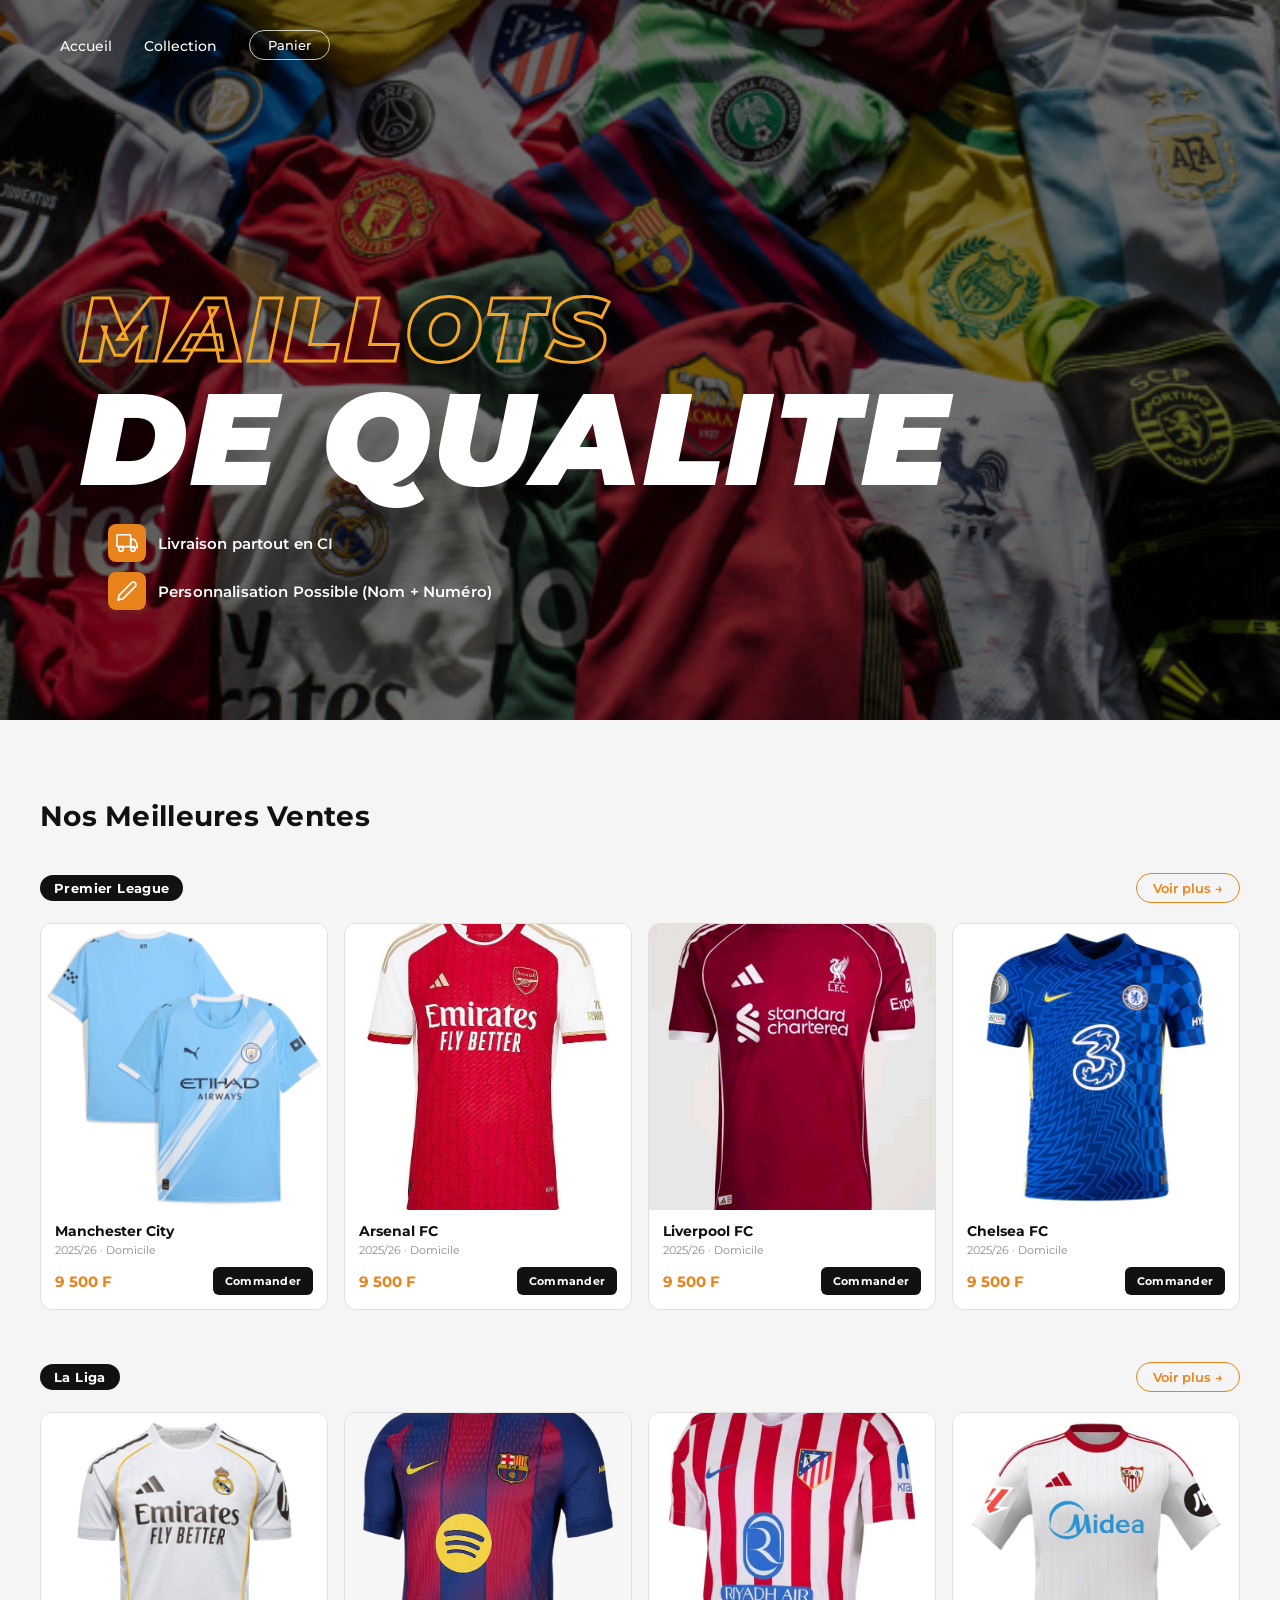
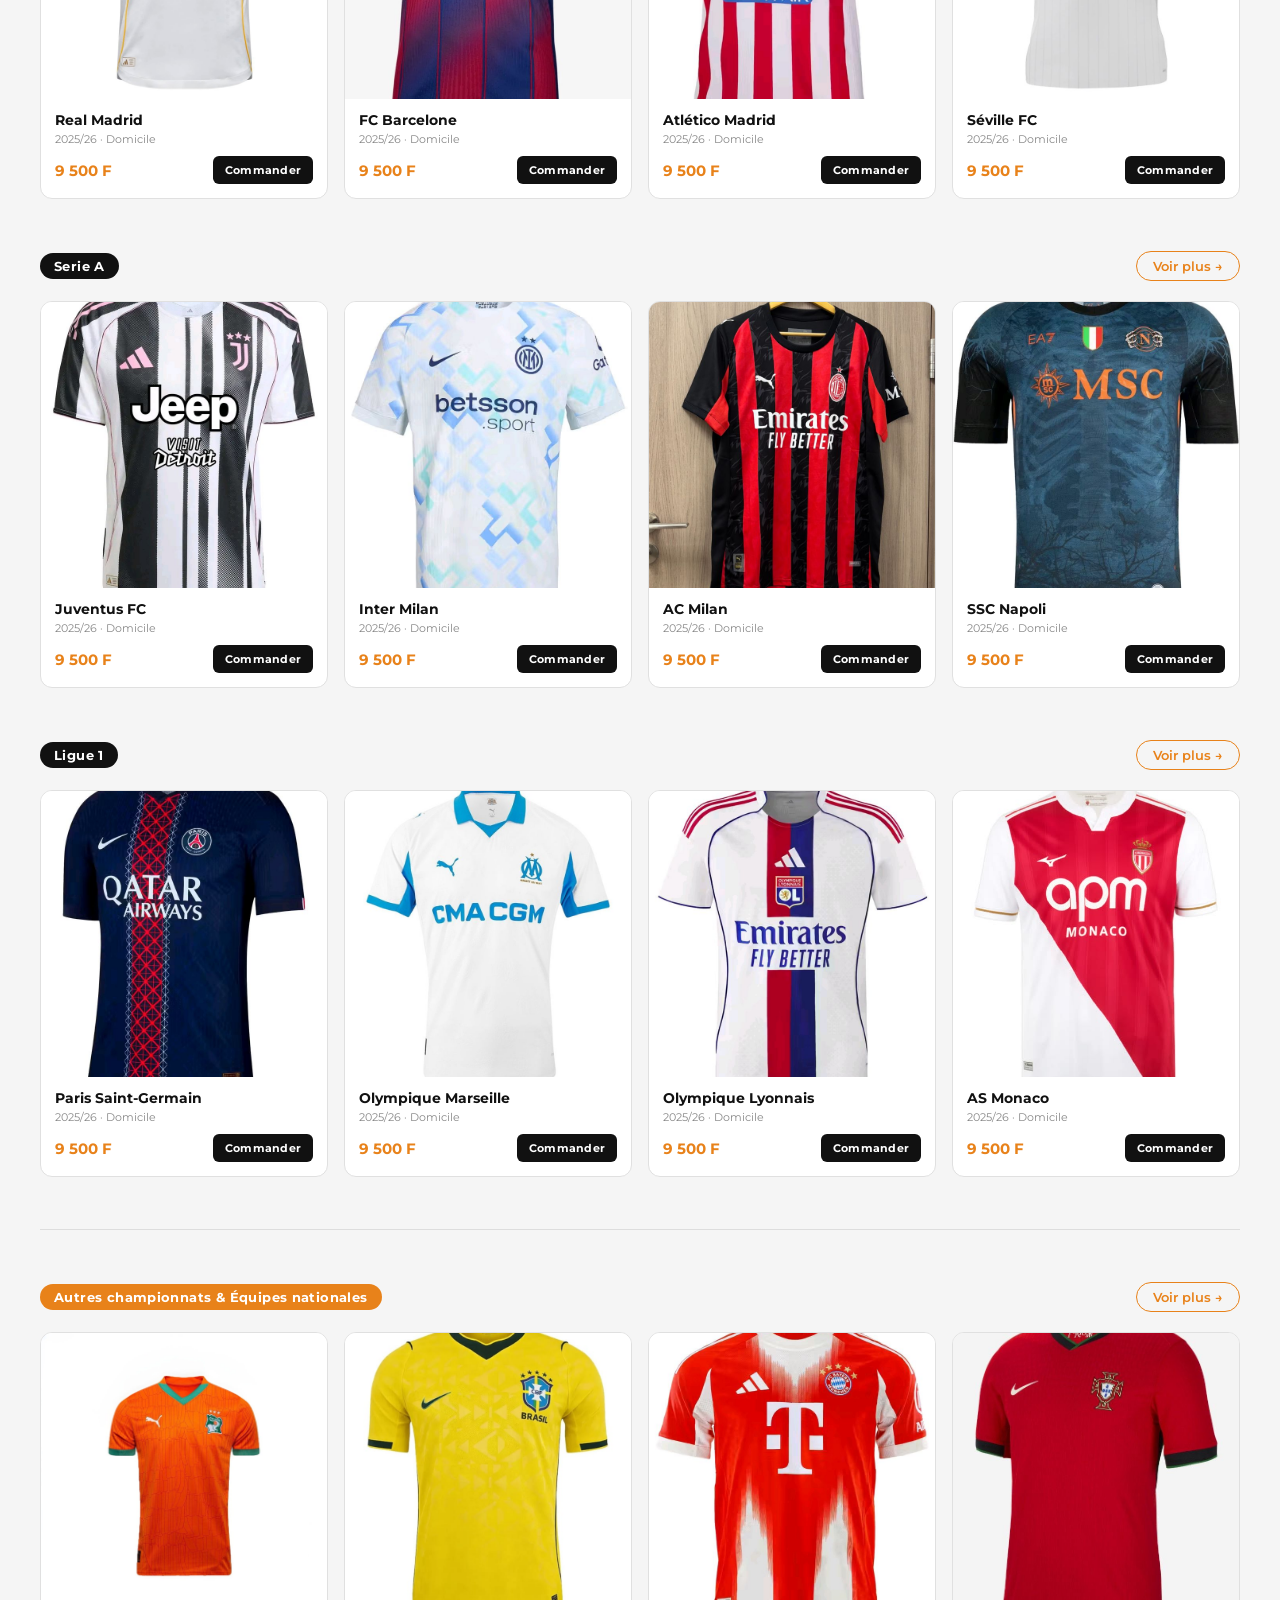
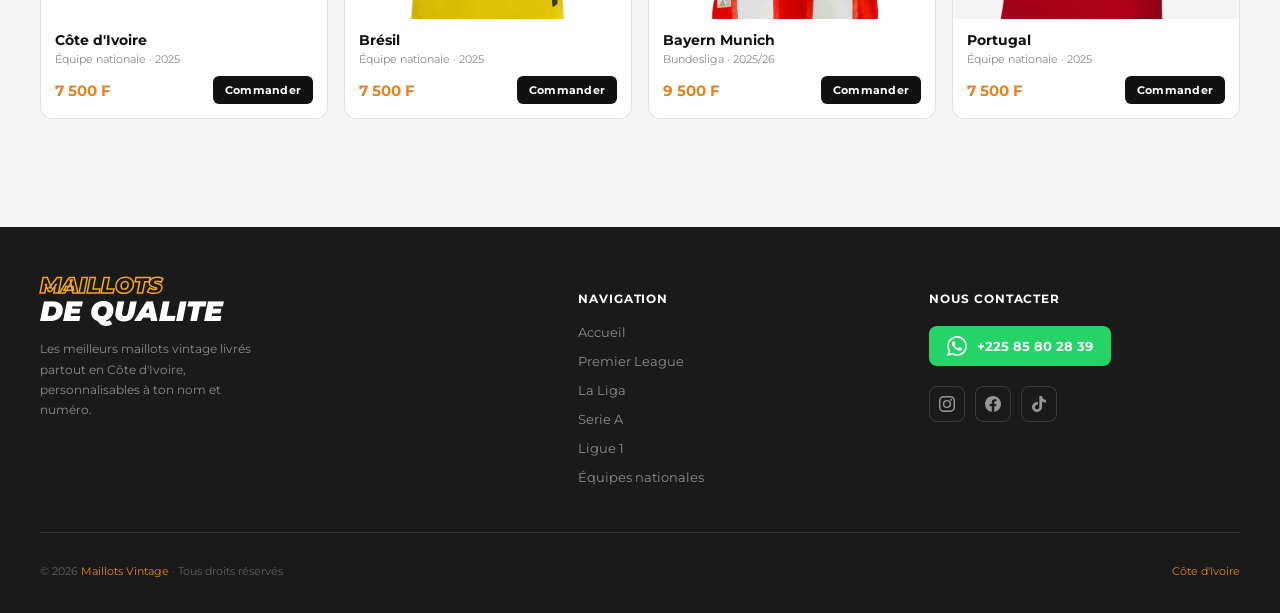
==== index.html @ 4ef3ee1c "premier commit" ====
<!DOCTYPE html>
<html lang="fr">
<head>
  <meta charset="UTF-8" />
  <meta name="viewport" content="width=device-width, initial-scale=1.0"/>
  <title>Maillot Vintage</title>
  <link rel="stylesheet" href="style.css" />
  <link rel="icon" type="image/svg"  href="images/logo.jpeg">
  <link href="https://fonts.googleapis.com/css2?family=Abril+Fatface&family=Montserrat:wght@400;500;600&display=swap" rel="stylesheet"/>
</head>
<body>

<section class="Alpha">
  <header class="Beta">
    <nav class="Gamma">
      <ul>
        <li><a href="#">Accueil</a></li>
        <li><a href="#Nos-Meilleures-Ventes">Collection</a></li>
        <li><button class="btn-panier">Panier</button></li>
      </ul>
    </nav>
  </header>

  <div class="Delta">
  <div class="titre-hero">
    <span class="titre-maillots">MAILLOTS</span>
    <span class="titre-vintage">DE QUALITE </span>
  </div>
  <div class="bande-infos">
  <div class="item-info">
    <div class="badge-icone">
      <svg xmlns="http://www.w3.org/2000/svg" viewBox="0 0 24 24" fill="none" stroke="white" stroke-width="1.8" stroke-linecap="round" stroke-linejoin="round">
        <rect x="1" y="3" width="15" height="13" rx="1"/>
        <path d="M16 8h4l3 5v4h-7V8z"/>
        <circle cx="5.5" cy="18.5" r="2.5"/>
        <circle cx="18.5" cy="18.5" r="2.5"/>
      </svg>
    </div>
    <span>Livraison partout en CI</span>
  </div>

  <div class="item-info">
    <div class="badge-icone">
      <svg xmlns="http://www.w3.org/2000/svg" viewBox="0 0 24 24" fill="none" stroke="white" stroke-width="1.8" stroke-linecap="round" stroke-linejoin="round">
        <path d="M17 3a2.828 2.828 0 1 1 4 4L7.5 20.5 2 22l1.5-5.5L17 3z"/>
      </svg>
    </div>
    <span>Personnalisation Possible (Nom + Numéro)</span>
  </div>
</div>
</section>

<!-- ========================================================
     SECTION CATALOGUE — À coller dans ton index.html
     après la section hero et la bande d'infos
     ======================================================== -->

<section class="catalogue" id="Nos-Meilleures-Ventes">

  <h2 class="catalogue-titre">Nos Meilleures Ventes</h2>

  <!-- ── Premier League ── -->
  <div class="champ-bloc">
    <div class="champ-header">
      <span class="champ-pill">Premier League</span>
      <a href="premier-league.html" class="voir-plus">Voir plus →</a>
    </div>
    <div class="grille-maillots">

      <div class="carte-maillot">
        <div class="carte-img">
          <img src="images/nos_meilleures_ventes/Premier Ligue/Man-City.jpg" alt="Maillot Manchester City">
        </div>
        <div class="carte-body">
          <div class="carte-club">Manchester City</div>
          <div class="carte-saison">2025/26 · Domicile</div>
          <div class="carte-bas">
            <span class="carte-prix">9 500 F</span>
            <a href="commander.html?club=Manchester%20City&detail=Premier%20League%20·%202025/26&prix=9500F&photo=images/nos_meilleures_ventes/Premier Ligue/Man-City.jpg" class="btn-commander">Commander</a>
          </div>
        </div>
      </div>

      <div class="carte-maillot">
        <div class="carte-img">
          <img src="images/nos_meilleures_ventes/Premier Ligue/Arsenal.jpg" alt="Maillot Arsenal">
        </div>
        <div class="carte-body">
          <div class="carte-club">Arsenal FC</div>
          <div class="carte-saison">2025/26 · Domicile</div>
          <div class="carte-bas">
            <span class="carte-prix">9 500 F</span>
            <a href="commander.html?club=Arsenal%20FC&detail=Premier%20League%20·%202025/26&prix=9500F&photo=images/nos_meilleures_ventes/Premier Ligue/Arsenal.jpg" class="btn-commander">Commander</a>
          </div>
        </div>
      </div>

      <div class="carte-maillot">
        <div class="carte-img">
          <img src="images/nos_meilleures_ventes/Premier Ligue/Liverpool.jpg" alt="Maillot Liverpool">
        </div>
        <div class="carte-body">
          <div class="carte-club">Liverpool FC</div>
          <div class="carte-saison">2025/26 · Domicile</div>
          <div class="carte-bas">
            <span class="carte-prix">9 500 F</span>
            <a href="commander.html?club=Liverpool%20FC&detail=Premier%20League%20·%202025/26&prix=9500F&photo=images/nos_meilleures_ventes/Premier Ligue/Liverpool.jpg" class="btn-commander">Commander</a>
          </div>
        </div>
      </div>

      <div class="carte-maillot">
        <div class="carte-img">
          <img src="images/nos_meilleures_ventes/Premier Ligue/Chealsea.jpg" alt="Maillot Chelsea">
        </div>
        <div class="carte-body">
          <div class="carte-club">Chelsea FC</div>
          <div class="carte-saison">2025/26 · Domicile</div>
          <div class="carte-bas">
            <span class="carte-prix">9 500 F</span>
            <a href="commander.html?club=Chelsea%20FC&detail=Premier%20League%20·%202025/26&prix=9500F&photo=images/nos_meilleures_ventes/Premier Ligue/Chealsea.jpg" class="btn-commander">Commander</a>
          </div>
        </div>
      </div>

    </div>
  </div>

  <!-- ── La Liga ── -->
  <div class="champ-bloc">
    <div class="champ-header">
      <span class="champ-pill">La Liga</span>
      <a href="laliga.html" class="voir-plus">Voir plus →</a>
    </div>
    <div class="grille-maillots">

      <div class="carte-maillot">
        <div class="carte-img">
          <img src="images/nos_meilleures_ventes/Laliga/Real.jpg" alt="Maillot Real Madrid">
        </div>
        <div class="carte-body">
          <div class="carte-club">Real Madrid</div>
          <div class="carte-saison">2025/26 · Domicile</div>
          <div class="carte-bas">
            <span class="carte-prix">9 500 F</span>
            <a href="commander.html?club=Real%20Madrid&detail=Laliga·%202025/26&prix=9500F&photo=images/nos_meilleures_ventes/Laliga/Real.jpg" class="btn-commander">Commander</a>
          </div>
        </div>
      </div>

      <div class="carte-maillot">
        <div class="carte-img">
          <img src="images/nos_meilleures_ventes/Laliga/Barça.jpg" alt="Maillot FC Barcelone">
        </div>
        <div class="carte-body">
          <div class="carte-club">FC Barcelone</div>
          <div class="carte-saison">2025/26 · Domicile</div>
          <div class="carte-bas">
            <span class="carte-prix">9 500 F</span>
            <a href="commander.html?club=FC%20Barcelone&detail=Laliga·%202025/26&prix=9500F&photo=images/nos_meilleures_ventes/Laliga/Barça.jpg" class="btn-commander">Commander</a>
          </div>
        </div>
      </div>

      <div class="carte-maillot">
        <div class="carte-img">
          <img src="images/nos_meilleures_ventes/Laliga/Atletico.jpg" alt="Maillot Atlético Madrid">
        </div>
        <div class="carte-body">
          <div class="carte-club">Atlético Madrid</div>
          <div class="carte-saison">2025/26 · Domicile</div>
          <div class="carte-bas">
            <span class="carte-prix">9 500 F</span>
            <a href="commander.html?club=Atlético%20Madrid&detail=Laliga·%202025/26&prix=9500F&photo=images/nos_meilleures_ventes/Laliga/Atletico.jpg" class="btn-commander">Commander</a>
          </div>
        </div>
      </div>

      <div class="carte-maillot">
        <div class="carte-img">
          <img src="images/nos_meilleures_ventes/Laliga/Seville.jpg" alt="Maillot Séville FC">
        </div>
        <div class="carte-body">
          <div class="carte-club">Séville FC</div>
          <div class="carte-saison">2025/26 · Domicile</div>
          <div class="carte-bas">
            <span class="carte-prix">9 500 F</span>
            <a href="commander.html?club=Séville%20FC&detail=Laliga·%202025/26&prix=9500F&photo=images/nos_meilleures_ventes/Laliga/Seville.jpg" class="btn-commander">Commander</a>
          </div>
        </div>
      </div>

    </div>
  </div>

  <!-- ── Serie A ── -->
  <div class="champ-bloc">
    <div class="champ-header">
      <span class="champ-pill">Serie A</span>
      <a href="serie-a.html" class="voir-plus">Voir plus →</a>
    </div>
    <div class="grille-maillots">

      <div class="carte-maillot">
        <div class="carte-img">
          <img src="images/nos_meilleures_ventes/Serie A/Juventus.jpg" alt="Maillot Juventus">
        </div>
        <div class="carte-body">
          <div class="carte-club">Juventus FC</div>
          <div class="carte-saison">2025/26 · Domicile</div>
          <div class="carte-bas">
            <span class="carte-prix">9 500 F</span>
            <a href="commander.html?club=Juventus%20FC&detail=Serie%20A%20·%202025/26&prix=9500F&photo=images/nos_meilleures_ventes/Serie A/Juventus.jpg" class="btn-commander">Commander</a>
          </div>
        </div>
      </div>

      <div class="carte-maillot">
        <div class="carte-img">
          <img src="images/nos_meilleures_ventes/Serie A/Inter-Milan.jpg" alt="Maillot Inter Milan">
        </div>
        <div class="carte-body">
          <div class="carte-club">Inter Milan</div>
          <div class="carte-saison">2025/26 · Domicile</div>
          <div class="carte-bas">
            <span class="carte-prix">9 500 F</span>
            <a href="commander.html?club=Inter%20Milan&detail=Serie%20A%20·%202025/26&prix=9500F&photo=images/nos_meilleures_ventes/Serie A/Inter-Milan.jpg" class="btn-commander">Commander</a>
          </div>
        </div>
      </div>

      <div class="carte-maillot">
        <div class="carte-img">
          <img src="images/nos_meilleures_ventes/Serie A/AC-Milan.jpg" alt="Maillot AC Milan">
        </div>
        <div class="carte-body">
          <div class="carte-club">AC Milan</div>
          <div class="carte-saison">2025/26 · Domicile</div>
          <div class="carte-bas">
            <span class="carte-prix">9 500 F</span>
            <a href="commander.html?club=AC%20Milan&detail=Serie%20A%20·%202025/26&prix=9500F&photo=images/nos_meilleures_ventes/Serie A/AC-Milan.jpg" class="btn-commander">Commander</a>
          </div>
        </div>
      </div>

      <div class="carte-maillot">
        <div class="carte-img">
          <img src="images/nos_meilleures_ventes/Serie A/Napoli.jpg" alt="Maillot Napoli">
        </div>
        <div class="carte-body">
          <div class="carte-club">SSC Napoli</div>
          <div class="carte-saison">2025/26 · Domicile</div>
          <div class="carte-bas">
            <span class="carte-prix">9 500 F</span>
            <a href="commander.html?club=SSC%20Napoli&detail=Serie%20A%20·%202025/26&prix=9500F&photo=images/nos_meilleures_ventes/Serie A/Napoli.jpg" class="btn-commander">Commander</a>
          </div>
        </div>
      </div>

    </div>
  </div>

  <!-- ── Ligue 1 ── -->
  <div class="champ-bloc">
    <div class="champ-header">
      <span class="champ-pill">Ligue 1</span>
      <a href="ligue1.html" class="voir-plus">Voir plus →</a>
    </div>
    <div class="grille-maillots">

      <div class="carte-maillot">
        <div class="carte-img">
          <img src="images/nos_meilleures_ventes/Ligue1/PSG.jpg" alt="Maillot PSG">
        </div>
        <div class="carte-body">
          <div class="carte-club">Paris Saint-Germain</div>
          <div class="carte-saison">2025/26 · Domicile</div>
          <div class="carte-bas">
            <span class="carte-prix">9 500 F</span>
            <a href="commander.html?club=Paris%20Saint-Germain&detail=Ligue1%20·%202025/26&prix=9500F&photo=images/nos_meilleures_ventes/Ligue1/PSG.jpg" class="btn-commander">Commander</a>
          </div>
        </div>
      </div>

      <div class="carte-maillot">
        <div class="carte-img">
          <img src="images/nos_meilleures_ventes/Ligue1/Marseille.jpg" alt="Maillot Olympique de Marseille">
        </div>
        <div class="carte-body">
          <div class="carte-club">Olympique Marseille</div>
          <div class="carte-saison">2025/26 · Domicile</div>
          <div class="carte-bas">
            <span class="carte-prix">9 500 F</span>
            <a href="commander.html?club=Olympique%20Marseille&detail=Ligue1·%202025/26&prix=9500F&photo=images/nos_meilleures_ventes/Ligue1/Marseille.jpg" class="btn-commander">Commander</a>
          </div>
        </div>
      </div>

      <div class="carte-maillot">
        <div class="carte-img">
          <img src="images/nos_meilleures_ventes/Ligue1/Lyon.jpg" alt="Maillot Olympique Lyonnais">
        </div>
        <div class="carte-body">
          <div class="carte-club">Olympique Lyonnais</div>
          <div class="carte-saison">2025/26 · Domicile</div>
          <div class="carte-bas">
            <span class="carte-prix">9 500 F</span>
            <a href="commander.html?club=Olympiqu%20Lyonnais&detail=Ligue1·%202025/26&prix=9500F&photo=images/nos_meilleures_ventes/Ligue1/Lyon.jpg" class="btn-commander">Commander</a>
          </div>
        </div>
      </div>

      <div class="carte-maillot">
        <div class="carte-img">
          <img src="images/nos_meilleures_ventes/Ligue1/Monaco.jpg" alt="Maillot AS Monaco">
        </div>
        <div class="carte-body">
          <div class="carte-club">AS Monaco</div>
          <div class="carte-saison">2025/26 · Domicile</div>
          <div class="carte-bas">
            <span class="carte-prix">9 500 F</span>
            <a href="commander.html?club=AS%20Monaco&detail=Ligue1·%202025/26&prix=9500F&photo=images/nos_meilleures_ventes/Ligue1/Monaco.jpg" class="btn-commander">Commander</a>
          </div>
        </div>
      </div>

    </div>
  </div>

  <!-- ── Séparateur ── -->
  <div class="catalogue-separateur"></div>

  <!-- ── Autres championnats & Équipes nationales ── -->
  <div class="champ-bloc">
    <div class="champ-header">
      <span class="champ-pill champ-pill--orange">Autres championnats &amp; Équipes nationales</span>
      <a href="autres.html" class="voir-plus">Voir plus →</a>
    </div>
    <div class="grille-maillots">

      <div class="carte-maillot">
        <div class="carte-img">
          <img src="images/nos_meilleures_ventes/Autres/CI.jpg" alt="Maillot Côte d'Ivoire">
        </div>
        <div class="carte-body">
          <div class="carte-club">Côte d'Ivoire</div>
          <div class="carte-saison">Équipe nationale · 2025</div>
          <div class="carte-bas">
            <span class="carte-prix">7 500 F</span>
            <a href="commander.html?club=Real%20Madrid&detail=%202025&prix=7500F&photo=images/nos_meilleures_ventes/Autres/CI.jpg" class="btn-commander">Commander</a>
          </div>
        </div>
      </div>

      <div class="carte-maillot">
        <div class="carte-img">
          <img src="images/nos_meilleures_ventes/Autres/Brasil.jpg" alt="Maillot Brésil">
        </div>
        <div class="carte-body">
          <div class="carte-club">Brésil</div>
          <div class="carte-saison">Équipe nationale · 2025</div>
          <div class="carte-bas">
            <span class="carte-prix">7 500 F</span>
            <a href="commander.html?club=Brésil%20&detail=%202025&prix=7500F&photo=images/nos_meilleures_ventes/Autres/Brasil.jpg" class="btn-commander">Commander</a>
          </div>
        </div>
      </div>

      <div class="carte-maillot">
        <div class="carte-img">
          <img src="images/nos_meilleures_ventes/Autres/Bayern.jpg" alt="Maillot Bayern Munich">
        </div>
        <div class="carte-body">
          <div class="carte-club">Bayern Munich</div>
          <div class="carte-saison">Bundesliga · 2025/26</div>
          <div class="carte-bas">
            <span class="carte-prix">9 500 F</span>
            <a href="commander.html?club=Bayern%20Munich&detail=Bundesliga·%202025/26&prix=9500F&photo=images/nos_meilleures_ventes/Autres/Bayern.jpg" class="btn-commander">Commander</a>
          </div>
        </div>
      </div>

      <div class="carte-maillot">
        <div class="carte-img">
          <img src="images/nos_meilleures_ventes/Autres/Portugal.jpg" alt="Maillot Portugal">
        </div>
        <div class="carte-body">
          <div class="carte-club">Portugal</div>
          <div class="carte-saison">Équipe nationale · 2025</div>
          <div class="carte-bas">
            <span class="carte-prix">7 500 F</span>
            <a href="commander.html?club=Portugal%20&detail=%202025&prix=7500F&photo=images/nos_meilleures_ventes/Autres/Portugal.jpg" class="btn-commander">Commander</a>
          </div>
        </div>
      </div>

    </div>
  </div>

</section>
 

<footer class="footer">
  <div class="footer-top">

    <div class="footer-brand">
      <div class="logo-text">
        <span class="logo-maillots">MAILLOTS</span><br>
        <span class="logo-vintage">DE QUALITE</span>
      </div>
      <p>Les meilleurs maillots vintage livrés partout en Côte d'Ivoire, personnalisables à ton nom et numéro.</p>
    </div>

    <div class="footer-col">
      <h4>Navigation</h4>
      <ul>
        <li><a href="#">Accueil</a></li>
        <li><a href="#Nos-Meilleures-Ventes">Premier League</a></li>
        <li><a href="#Nos-Meilleures-Ventes">La Liga</a></li>
        <li><a href="#Nos-Meilleures-Ventes">Serie A</a></li>
        <li><a href="#Nos-Meilleures-Ventes">Ligue 1</a></li>
        <li><a href="#Nos-Meilleures-Ventes">Équipes nationales</a></li>
      </ul>
    </div>

    <div class="footer-col">
      <h4>Nous contacter</h4>
      <a href="https://wa.me/22585802839" class="whatsapp-btn" target="_blank">
        <svg viewBox="0 0 24 24" xmlns="http://www.w3.org/2000/svg">
          <path d="M17.472 14.382c-.297-.149-1.758-.867-2.03-.967-.273-.099-.471-.148-.67.15-.197.297-.767.966-.94 1.164-.173.199-.347.223-.644.075-.297-.15-1.255-.463-2.39-1.475-.883-.788-1.48-1.761-1.653-2.059-.173-.297-.018-.458.13-.606.134-.133.298-.347.446-.52.149-.174.198-.298.298-.497.099-.198.05-.371-.025-.52-.075-.149-.669-1.612-.916-2.207-.242-.579-.487-.5-.669-.51-.173-.008-.371-.01-.57-.01-.198 0-.52.074-.792.372-.272.297-1.04 1.016-1.04 2.479 0 1.462 1.065 2.875 1.213 3.074.149.198 2.096 3.2 5.077 4.487.709.306 1.262.489 1.694.625.712.227 1.36.195 1.871.118.571-.085 1.758-.719 2.006-1.413.248-.694.248-1.289.173-1.413-.074-.124-.272-.198-.57-.347m-5.421 7.403h-.004a9.87 9.87 0 01-5.031-1.378l-.361-.214-3.741.982.998-3.648-.235-.374a9.86 9.86 0 01-1.51-5.26c.001-5.45 4.436-9.884 9.888-9.884 2.64 0 5.122 1.03 6.988 2.898a9.825 9.825 0 012.893 6.994c-.003 5.45-4.437 9.884-9.885 9.884m8.413-18.297A11.815 11.815 0 0012.05 0C5.495 0 .16 5.335.157 11.892c0 2.096.547 4.142 1.588 5.945L.057 24l6.305-1.654a11.882 11.882 0 005.683 1.448h.005c6.554 0 11.89-5.335 11.893-11.893a11.821 11.821 0 00-3.48-8.413z"/>
        </svg>
        +225 85 80 28 39
      </a>

      <div class="reseaux">
        <a href="#" title="Instagram" aria-label="Instagram">
          <svg viewBox="0 0 24 24"><path d="M12 2.163c3.204 0 3.584.012 4.85.07 3.252.148 4.771 1.691 4.919 4.919.058 1.265.069 1.645.069 4.849 0 3.205-.012 3.584-.069 4.849-.149 3.225-1.664 4.771-4.919 4.919-1.266.058-1.644.07-4.85.07-3.204 0-3.584-.012-4.849-.07-3.26-.149-4.771-1.699-4.919-4.92-.058-1.265-.07-1.644-.07-4.849 0-3.204.013-3.583.07-4.849.149-3.227 1.664-4.771 4.919-4.919 1.266-.057 1.645-.069 4.849-.069zM12 0C8.741 0 8.333.014 7.053.072 2.695.272.273 2.69.073 7.052.014 8.333 0 8.741 0 12c0 3.259.014 3.668.072 4.948.2 4.358 2.618 6.78 6.98 6.98C8.333 23.986 8.741 24 12 24c3.259 0 3.668-.014 4.948-.072 4.354-.2 6.782-2.618 6.979-6.98.059-1.28.073-1.689.073-4.948 0-3.259-.014-3.667-.072-4.947-.196-4.354-2.617-6.78-6.979-6.98C15.668.014 15.259 0 12 0zm0 5.838a6.162 6.162 0 100 12.324 6.162 6.162 0 000-12.324zM12 16a4 4 0 110-8 4 4 0 010 8zm6.406-11.845a1.44 1.44 0 100 2.881 1.44 1.44 0 000-2.881z"/></svg>
        </a>
        <a href="#" title="Facebook" aria-label="Facebook">
          <svg viewBox="0 0 24 24"><path d="M24 12.073c0-6.627-5.373-12-12-12s-12 5.373-12 12c0 5.99 4.388 10.954 10.125 11.854v-8.385H7.078v-3.47h3.047V9.43c0-3.007 1.792-4.669 4.533-4.669 1.312 0 2.686.235 2.686.235v2.953H15.83c-1.491 0-1.956.925-1.956 1.874v2.25h3.328l-.532 3.47h-2.796v8.385C19.612 23.027 24 18.062 24 12.073z"/></svg>
        </a>
        <a href="#" title="TikTok" aria-label="TikTok">
          <svg viewBox="0 0 24 24"><path d="M12.525.02c1.31-.02 2.61-.01 3.91-.02.08 1.53.63 3.09 1.75 4.17 1.12 1.11 2.7 1.62 4.24 1.79v4.03c-1.44-.05-2.89-.35-4.2-.97-.57-.26-1.1-.59-1.62-.93-.01 2.92.01 5.84-.02 8.75-.08 1.4-.54 2.79-1.35 3.94-1.31 1.92-3.58 3.17-5.91 3.21-1.43.08-2.86-.31-4.08-1.03-2.02-1.19-3.44-3.37-3.65-5.71-.02-.5-.03-1-.01-1.49.18-1.9 1.12-3.72 2.58-4.96 1.66-1.44 3.98-2.13 6.15-1.72.02 1.48-.04 2.96-.04 4.44-.99-.32-2.15-.23-3.02.37-.63.41-1.11 1.04-1.36 1.75-.21.51-.15 1.07-.14 1.61.24 1.64 1.82 3.02 3.5 2.87 1.12-.01 2.19-.66 2.77-1.61.19-.33.4-.67.41-1.06.1-1.79.06-3.57.07-5.36.01-4.03-.01-8.05.02-12.07z"/></svg>
        </a>
      </div>
    </div>

  </div>

  <div class="footer-bottom">
    <p>© 2026 <span class="footer-accent">Maillots Vintage</span> · Tous droits réservés</p>
    <p><span class="footer-accent">Côte d'Ivoire</span></p>
  </div>
</footer>
</body>
</html>
---- style.css ----
* {
  font-family: 'Montserrat', sans-serif;
  box-sizing: border-box;
}

body {
  margin: 0;
}

/* ── Hero section ── */
section.Alpha {
  background: linear-gradient(rgba(0, 0, 0, 0.55), rgba(0, 0, 0, 0.55)),
              url("images/tous-les-maillots-football-footpack-e1610027798932.jpg") center / cover no-repeat;
  height: 80vh;
  padding: 30px;
  display: flex;
  flex-direction: column;
  
}

/* ── Header / Nav ── */
header.Beta {
  display: flex;
  align-items: center;
}

nav.Gamma ul {
  display: flex;
  align-items: center;
  gap: 32px;           /* remplace width fixe — s'adapte au contenu */
  list-style: none;
  margin: 0 0 0 30px;
  padding: 0;          /* enlève le padding par défaut du ul */
}

nav.Gamma li {
  color: white;
}

nav.Gamma a {
  color: white;
  text-decoration: none;
  font-size: 14px;
  font-weight: 500;
}

nav.Gamma a:hover {
  opacity: 0.8;
}

/* ── Bouton panier ── */
.btn-panier {
  background: transparent;
  border: 1.5px solid rgba(255, 255, 255, 0.75);
  color: white;
  padding: 6px 18px;
  border-radius: 20px;
  font-family: 'Montserrat', sans-serif;
  font-size: 13px;
  font-weight: 500;
  cursor: pointer;
  transition: background 0.2s;
}

.btn-panier:hover {
  background: rgba(255, 255, 255, 0.15);
}

/* ── Slogan ── */
div.Delta {
  padding: 20px 50px;
  flex: 1;
  display: flex;
  flex-direction: column;
  justify-content: flex-end;
  padding-bottom: 60px;
}

.titre-hero {
  font-family: 'Montserrat', sans-serif;
  font-style: italic;
  font-weight: 900;
  line-height: 1;
}

.titre-maillots {
  display: block;
  font-size: clamp(48px, 10vw, 90px);
  color: transparent;
  -webkit-text-stroke: 3px #F5A623;
  letter-spacing: 0.05em;
}

.titre-vintage {
  display: block;
  font-size: clamp(64px, 14vw, 130px);
  color: white;
  letter-spacing: 0.02em;
}
div.Delta a {
  color: white;
  font-size: 20px;
  text-decoration: none;
  display: flex;
  align-items: center;
  margin-top: 16px;
  font-family: 'Montserrat', sans-serif; /* police cohérente pour le lien */
}
/* ── Bande d'infos ── */
.bande-infos {
  display: flex;
  flex-direction: column;
  gap: 10px;
  padding: 20px 28px;
}

.item-info {
  display: flex;
  align-items: center;
  gap: 12px;
}

.badge-icone {
  width: 38px;
  height: 38px;
  background: #E8821A;
  border-radius: 8px;
  display: flex;
  align-items: center;
  justify-content: center;
  flex-shrink: 0;
}

.badge-icone svg {
  width: 22px;
  height: 22px;
}

.item-info span {
  font-size: 15px;
  font-weight: 600;
  color: white;
  letter-spacing: 0.01em;
}

/* ========================================================
   SECTION CATALOGUE — À ajouter dans ton style.css
   ======================================================== */

.catalogue {
  background: #f5f5f5;
  padding: 56px 40px;
}

.catalogue-titre {
  font-family: 'Montserrat', sans-serif;
  font-size: 28px;
  font-weight: 700;
  color: #111;
  margin-bottom: 40px;
  letter-spacing: 0.01em;
}

/* ── Bloc par championnat ── */
.champ-bloc {
  margin-bottom: 52px;
}

.champ-header {
  display: flex;
  align-items: center;
  justify-content: space-between;
  margin-bottom: 20px;
}

.champ-pill {
  display: inline-block;
  font-family: 'Montserrat', sans-serif;
  font-size: 13px;
  font-weight: 700;
  background: #111;
  color: #fff;
  padding: 5px 14px;
  border-radius: 20px;
  letter-spacing: 0.03em;
}

.champ-pill--orange {
  background: #E8821A;
}

.voir-plus {
  font-family: 'Montserrat', sans-serif;
  font-size: 13px;
  font-weight: 600;
  color: #E8821A;
  text-decoration: none;
  border: 1.5px solid #E8821A;
  padding: 6px 16px;
  border-radius: 20px;
  transition: background 0.2s, color 0.2s;
  white-space: nowrap;
}

.voir-plus:hover {
  background: #E8821A;
  color: #fff;
}

/* ── Grille 4 cartes ── */
.grille-maillots {
  display: grid;
  grid-template-columns: repeat(4, minmax(0, 1fr));
  gap: 16px;
}

/* ── Carte maillot ── */
.carte-maillot {
  background: #fff;
  border-radius: 12px;
  overflow: hidden;
  border: 0.5px solid #e0e0e0;
  transition: transform 0.2s, box-shadow 0.2s;
}

.carte-maillot:hover {
  transform: translateY(-5px);
  box-shadow: 0 8px 24px rgba(0, 0, 0, 0.10);
}

.carte-img {
  width: 100%;
  aspect-ratio: 1 / 1;
  background: #ececec;
  overflow: hidden;
}

.carte-img img {
  width: 100%;
  height: 100%;
  object-fit: cover;
  transition: transform 0.3s;
}

.carte-maillot:hover .carte-img img {
  transform: scale(1.05);
}

.carte-body {
  padding: 12px 14px 14px;
}

.carte-club {
  font-family: 'Montserrat', sans-serif;
  font-size: 14px;
  font-weight: 700;
  color: #111;
  margin-bottom: 3px;
  white-space: nowrap;
  overflow: hidden;
  text-overflow: ellipsis;
}

.carte-saison {
  font-family: 'Montserrat', sans-serif;
  font-size: 11px;
  color: #888;
  margin-bottom: 10px;
}

.carte-bas {
  display: flex;
  align-items: center;
  justify-content: space-between;
  gap: 8px;
}

.carte-prix {
  font-family: 'Montserrat', sans-serif;
  font-size: 15px;
  font-weight: 700;
  color: #E8821A;
}

.btn-commander {
  display: inline-block;
  background: #111;
  color: #fff;
  text-decoration: none;
  border-radius: 6px;
  font-family: 'Montserrat', sans-serif;
  font-size: 11px;
  font-weight: 700;
  padding: 7px 12px;
  transition: background 0.2s;
  white-space: nowrap;
  letter-spacing: 0.02em;
}

.btn-commander:hover {
  background: #E8821A;
}

/* ── Séparateur entre grands championnats et autres ── */
.catalogue-separateur {
  height: 1px;
  background: #ddd;
  margin: 0 0 52px;
}
/* ========================================================
   FOOTER — À ajouter dans ton style.css
   ======================================================== */

.footer {
  background: #1a1a1a;
  padding: 48px 40px 24px;
  font-family: 'Montserrat', sans-serif;
}

.footer-top {
  display: grid;
  grid-template-columns: 1.6fr 1fr 1fr;
  gap: 40px;
  padding-bottom: 36px;
  border-bottom: 1px solid rgba(255, 255, 255, 0.1);
}

/* ── Logo ── */
.footer-brand .logo-text {
  font-style: italic;
  font-weight: 900;
  font-size: 22px;
  line-height: 1;
}

.footer-brand .logo-maillots {
  color: transparent;
  -webkit-text-stroke: 1.5px #F5A623;
}

.footer-brand .logo-vintage {
  color: #fff;
  font-size: 28px;
}

.footer-brand p {
  color: rgba(255, 255, 255, 0.5);
  font-size: 12px;
  margin-top: 14px;
  line-height: 1.7;
  max-width: 220px;
}

/* ── Colonnes ── */
.footer-col h4 {
  color: #fff;
  font-size: 12px;
  font-weight: 700;
  letter-spacing: 0.08em;
  text-transform: uppercase;
  margin-bottom: 16px;
}

.footer-col ul {
  list-style: none;
  padding: 0;
  margin: 0;
}

.footer-col ul li {
  margin-bottom: 10px;
}

.footer-col ul li a {
  color: rgba(255, 255, 255, 0.5);
  font-size: 13px;
  text-decoration: none;
  transition: color 0.2s;
}

.footer-col ul li a:hover {
  color: #E8821A;
}

/* ── Bouton WhatsApp ── */
.whatsapp-btn {
  display: inline-flex;
  align-items: center;
  gap: 10px;
  background: #25D366;
  color: #fff;
  text-decoration: none;
  padding: 10px 18px;
  border-radius: 8px;
  font-size: 13px;
  font-weight: 700;
  margin-top: 4px;
  transition: opacity 0.2s;
}

.whatsapp-btn:hover {
  opacity: 0.88;
}

.whatsapp-btn svg {
  width: 20px;
  height: 20px;
  fill: #fff;
  flex-shrink: 0;
}

/* ── Réseaux sociaux ── */
.reseaux {
  display: flex;
  gap: 10px;
  margin-top: 20px;
}

.reseaux a {
  width: 36px;
  height: 36px;
  border-radius: 8px;
  border: 1px solid rgba(255, 255, 255, 0.15);
  display: flex;
  align-items: center;
  justify-content: center;
  transition: border-color 0.2s, background 0.2s;
}

.reseaux a:hover {
  border-color: #E8821A;
  background: rgba(232, 130, 26, 0.1);
}

.reseaux a svg {
  width: 16px;
  height: 16px;
  fill: rgba(255, 255, 255, 0.55);
  transition: fill 0.2s;
}

.reseaux a:hover svg {
  fill: #E8821A;
}

/* ── Bas du footer ── */
.footer-bottom {
  display: flex;
  align-items: center;
  justify-content: space-between;
  padding-top: 20px;
}

.footer-bottom p {
  color: rgba(255, 255, 255, 0.3);
  font-size: 11px;
}

.footer-accent {
  color: #E8821A;
}
/* ── RESPONSIVE DESIGN ── */

/* 1. TABLETTES (Moins de 992px) */
@media (max-width: 992px) {
  div.Delta {
    padding: 20px 30px; /* On réduit un peu les marges sur les côtés */
  }
}

/* 2. MOBILES (Moins de 768px) */
@media (max-width: 768px) {
  
  /* Ajustement du Hero (la bannière) */
  section.Alpha {
    height: 100vh; /* On passe en plein écran sur mobile pour plus d'impact */
    padding: 20px;
  }

  /* Navigation : on centre les éléments et on réduit l'espace */
  nav.Gamma ul {
    gap: 15px;
    margin: 0;
    justify-content: center;
    width: 100%;
  }

  nav.Gamma a {
    font-size: 13px;
  }

  /* Titres : Réduction de l'épaisseur du contour pour que ça reste lisible */
  .titre-maillots {
    -webkit-text-stroke: 1.5px #F5A623;
    line-height: 1.1;
  }

  .titre-vintage {
    line-height: 1;
    margin-top: 5px;
  }

  /* Bande d'infos : On réduit un peu la taille des icônes et du texte */
  .item-info span {
    font-size: 13px;
  }

  .badge-icone {
    width: 32px;
    height: 32px;
  }
}

/* 3. PETITS MOBILES (Moins de 480px) */
@media (max-width: 480px) {
  header.Beta {
    flex-direction: column; /* Menu au-dessus si besoin */
    gap: 15px;
  }

  .titre-maillots {
    font-size: 40px; /* Taille fixe pour les tout petits écrans */
  }

  .titre-vintage {
    font-size: 55px;
  }
  
  div.Delta {
    padding-bottom: 30px;
  }
}

@media (max-width: 900px) {
  .grille-maillots {
    grid-template-columns: repeat(2, minmax(0, 1fr));
  }
  .catalogue {
    padding: 40px 20px;
  }
}
 
/* ── Responsive mobile ── */
@media (max-width: 500px) {
  .grille-maillots {
    grid-template-columns: repeat(2, minmax(0, 1fr));
    gap: 12px;
  }
  .catalogue-titre {
    font-size: 22px;
  }
  .champ-pill {
    font-size: 11px;
  }
}

/* ── Responsive tablette ── */
@media (max-width: 768px) {
  .footer-top {
    grid-template-columns: 1fr 1fr;
    gap: 32px;
  }
  .footer-brand {
    grid-column: 1 / -1;
  }
  .footer {
    padding: 40px 24px 20px;
  }
}

/* ── Responsive mobile ── */
@media (max-width: 480px) {
  .footer-top {
    grid-template-columns: 1fr;
    gap: 28px;
  }
  .footer-bottom {
    flex-direction: column;
    gap: 6px;
    text-align: center;
  }
}
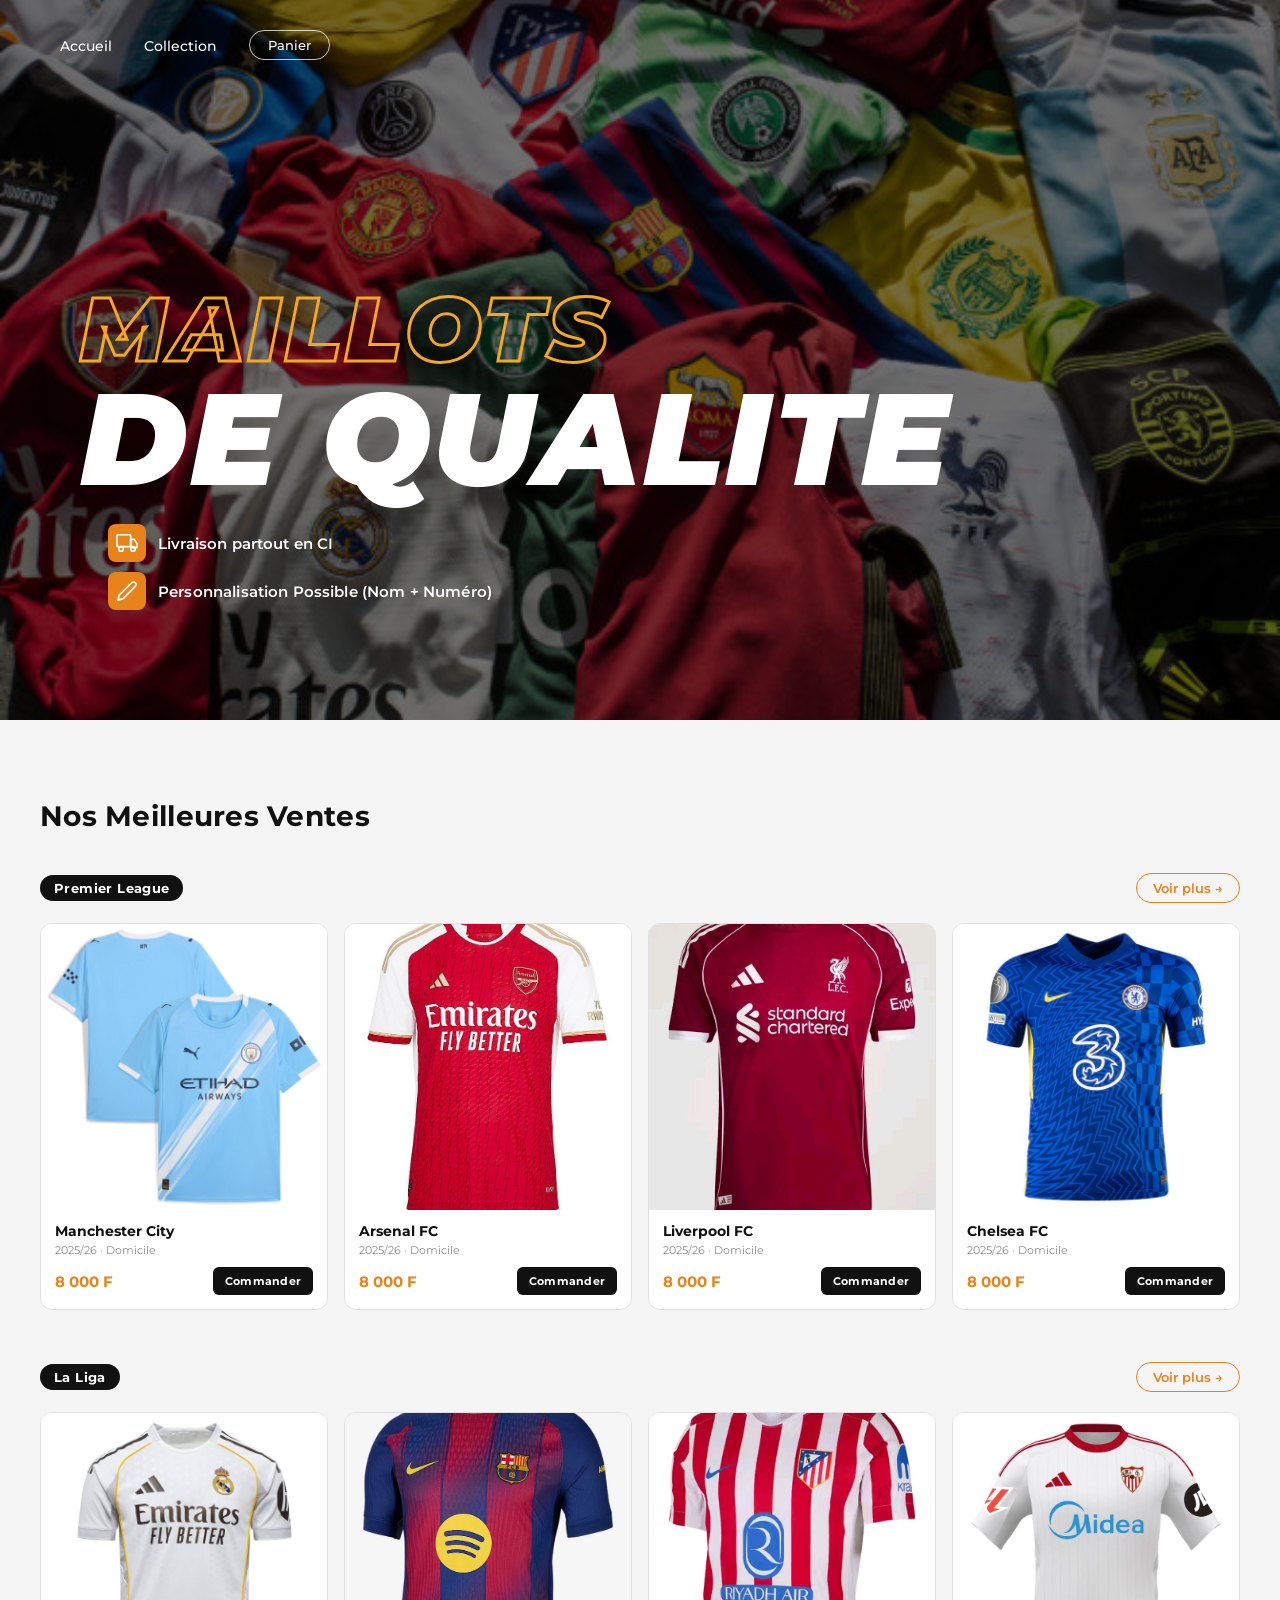
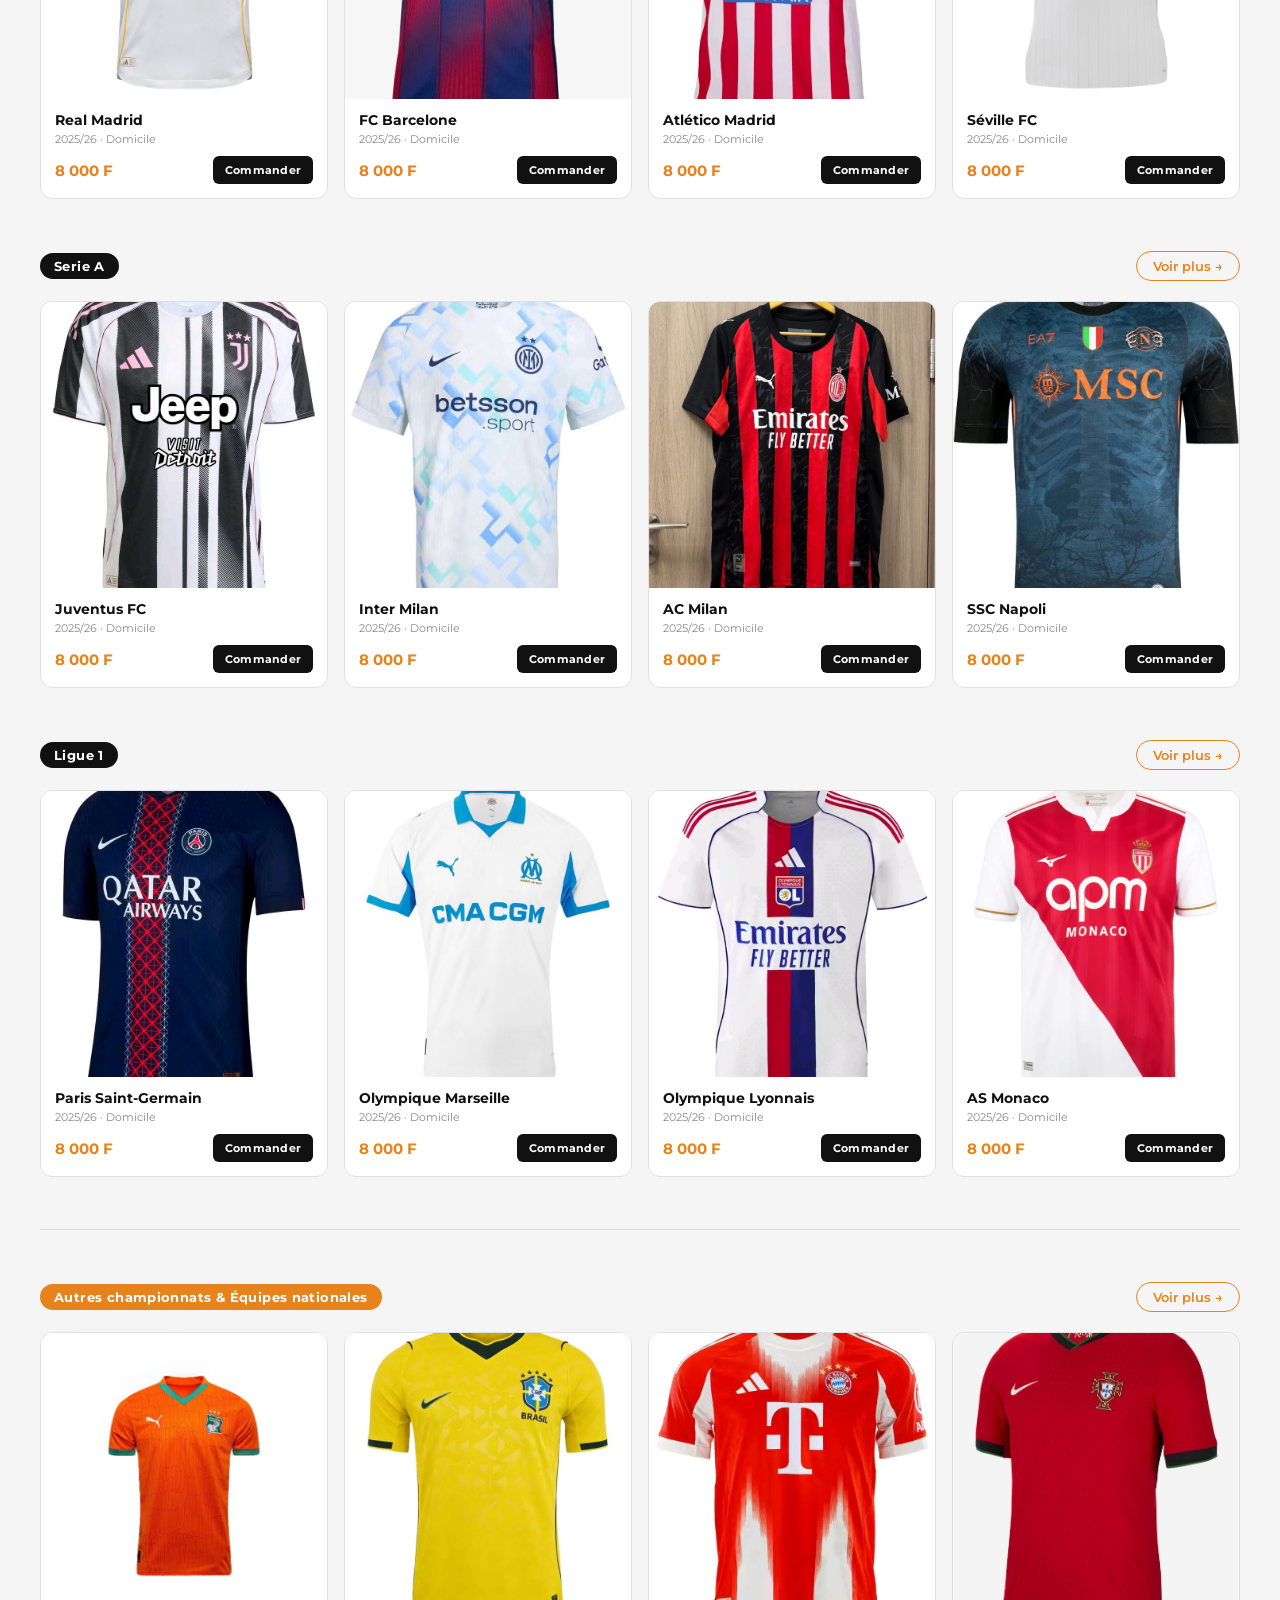
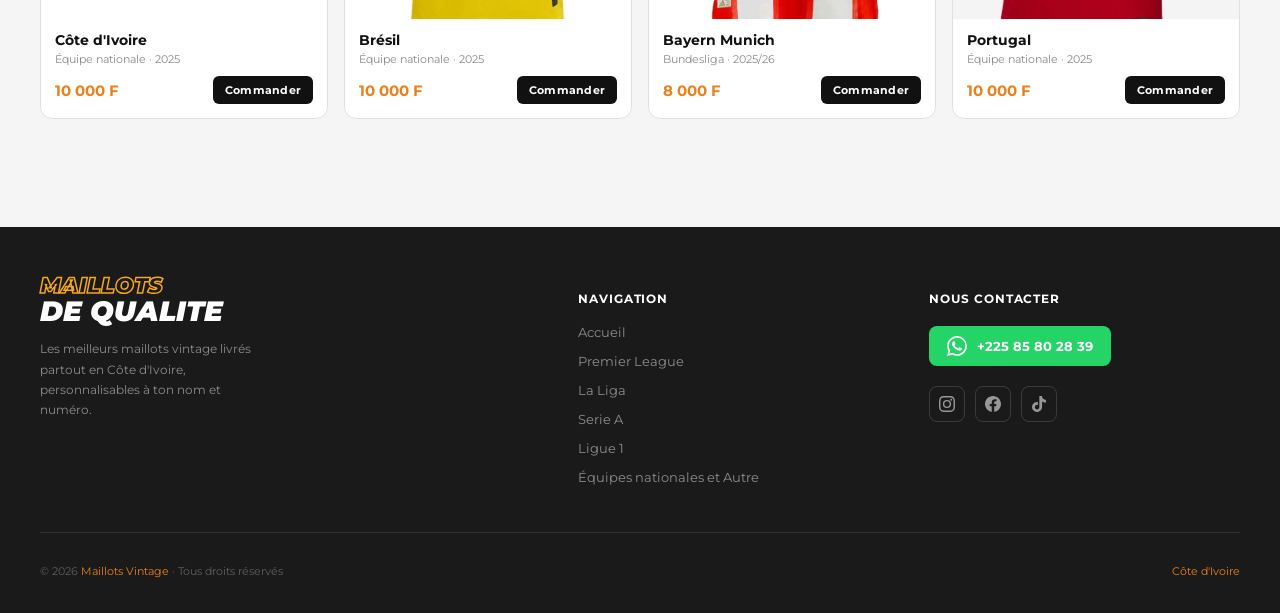
==== commit b05bfc2c: "index.html" ====
--- a/index.html
+++ b/index.html
@@ -3,7 +3,7 @@
 <head>
   <meta charset="UTF-8" />
   <meta name="viewport" content="width=device-width, initial-scale=1.0"/>
-  <title>Maillot Vintage</title>
+  <title>Marasse Service - Vente de Maillot de Qualité</title>
   <link rel="stylesheet" href="style.css" />
   <link rel="icon" type="image/svg"  href="images/logo.jpeg">
   <link href="https://fonts.googleapis.com/css2?family=Abril+Fatface&family=Montserrat:wght@400;500;600&display=swap" rel="stylesheet"/>
@@ -75,8 +75,8 @@
           <div class="carte-club">Manchester City</div>
           <div class="carte-saison">2025/26 · Domicile</div>
           <div class="carte-bas">
-            <span class="carte-prix">9 500 F</span>
-            <a href="commander.html?club=Manchester%20City&detail=Premier%20League%20·%202025/26&prix=9500F&photo=images/nos_meilleures_ventes/Premier Ligue/Man-City.jpg" class="btn-commander">Commander</a>
+            <span class="carte-prix">8 000 F</span>
+            <a href="commander.html?club=Manchester%20City&detail=Premier%20League%20·%202025/26&prix=8000F&photo=images/nos_meilleures_ventes/Premier Ligue/Man-City.jpg" class="btn-commander">Commander</a>
           </div>
         </div>
       </div>
@@ -89,8 +89,8 @@
           <div class="carte-club">Arsenal FC</div>
           <div class="carte-saison">2025/26 · Domicile</div>
           <div class="carte-bas">
-            <span class="carte-prix">9 500 F</span>
-            <a href="commander.html?club=Arsenal%20FC&detail=Premier%20League%20·%202025/26&prix=9500F&photo=images/nos_meilleures_ventes/Premier Ligue/Arsenal.jpg" class="btn-commander">Commander</a>
+            <span class="carte-prix">8 000 F</span>
+            <a href="commander.html?club=Arsenal%20FC&detail=Premier%20League%20·%202025/26&prix=8000F&photo=images/nos_meilleures_ventes/Premier Ligue/Arsenal.jpg" class="btn-commander">Commander</a>
           </div>
         </div>
       </div>
@@ -103,8 +103,8 @@
           <div class="carte-club">Liverpool FC</div>
           <div class="carte-saison">2025/26 · Domicile</div>
           <div class="carte-bas">
-            <span class="carte-prix">9 500 F</span>
-            <a href="commander.html?club=Liverpool%20FC&detail=Premier%20League%20·%202025/26&prix=9500F&photo=images/nos_meilleures_ventes/Premier Ligue/Liverpool.jpg" class="btn-commander">Commander</a>
+            <span class="carte-prix">8 000 F</span>
+            <a href="commander.html?club=Liverpool%20FC&detail=Premier%20League%20·%202025/26&prix=8000F&photo=images/nos_meilleures_ventes/Premier Ligue/Liverpool.jpg" class="btn-commander">Commander</a>
           </div>
         </div>
       </div>
@@ -117,8 +117,8 @@
           <div class="carte-club">Chelsea FC</div>
           <div class="carte-saison">2025/26 · Domicile</div>
           <div class="carte-bas">
-            <span class="carte-prix">9 500 F</span>
-            <a href="commander.html?club=Chelsea%20FC&detail=Premier%20League%20·%202025/26&prix=9500F&photo=images/nos_meilleures_ventes/Premier Ligue/Chealsea.jpg" class="btn-commander">Commander</a>
+            <span class="carte-prix">8 000 F</span>
+            <a href="commander.html?club=Chelsea%20FC&detail=Premier%20League%20·%202025/26&prix=8000F&photo=images/nos_meilleures_ventes/Premier Ligue/Chealsea.jpg" class="btn-commander">Commander</a>
           </div>
         </div>
       </div>
@@ -142,8 +142,8 @@
           <div class="carte-club">Real Madrid</div>
           <div class="carte-saison">2025/26 · Domicile</div>
           <div class="carte-bas">
-            <span class="carte-prix">9 500 F</span>
-            <a href="commander.html?club=Real%20Madrid&detail=Laliga·%202025/26&prix=9500F&photo=images/nos_meilleures_ventes/Laliga/Real.jpg" class="btn-commander">Commander</a>
+            <span class="carte-prix">8 000 F</span>
+            <a href="commander.html?club=Real%20Madrid&detail=Laliga·%202025/26&prix=8000F&photo=images/nos_meilleures_ventes/Laliga/Real.jpg" class="btn-commander">Commander</a>
           </div>
         </div>
       </div>
@@ -156,8 +156,8 @@
           <div class="carte-club">FC Barcelone</div>
           <div class="carte-saison">2025/26 · Domicile</div>
           <div class="carte-bas">
-            <span class="carte-prix">9 500 F</span>
-            <a href="commander.html?club=FC%20Barcelone&detail=Laliga·%202025/26&prix=9500F&photo=images/nos_meilleures_ventes/Laliga/Barça.jpg" class="btn-commander">Commander</a>
+            <span class="carte-prix">8 000 F</span>
+            <a href="commander.html?club=FC%20Barcelone&detail=Laliga·%202025/26&prix=8000F&photo=images/nos_meilleures_ventes/Laliga/Barça.jpg" class="btn-commander">Commander</a>
           </div>
         </div>
       </div>
@@ -170,8 +170,8 @@
           <div class="carte-club">Atlético Madrid</div>
           <div class="carte-saison">2025/26 · Domicile</div>
           <div class="carte-bas">
-            <span class="carte-prix">9 500 F</span>
-            <a href="commander.html?club=Atlético%20Madrid&detail=Laliga·%202025/26&prix=9500F&photo=images/nos_meilleures_ventes/Laliga/Atletico.jpg" class="btn-commander">Commander</a>
+            <span class="carte-prix">8 000 F</span>
+            <a href="commander.html?club=Atlético%20Madrid&detail=Laliga·%202025/26&prix=8000F&photo=images/nos_meilleures_ventes/Laliga/Atletico.jpg" class="btn-commander">Commander</a>
           </div>
         </div>
       </div>
@@ -184,8 +184,8 @@
           <div class="carte-club">Séville FC</div>
           <div class="carte-saison">2025/26 · Domicile</div>
           <div class="carte-bas">
-            <span class="carte-prix">9 500 F</span>
-            <a href="commander.html?club=Séville%20FC&detail=Laliga·%202025/26&prix=9500F&photo=images/nos_meilleures_ventes/Laliga/Seville.jpg" class="btn-commander">Commander</a>
+            <span class="carte-prix">8 000 F</span>
+            <a href="commander.html?club=Séville%20FC&detail=Laliga·%202025/26&prix=8000F&photo=images/nos_meilleures_ventes/Laliga/Seville.jpg" class="btn-commander">Commander</a>
           </div>
         </div>
       </div>
@@ -209,8 +209,8 @@
           <div class="carte-club">Juventus FC</div>
           <div class="carte-saison">2025/26 · Domicile</div>
           <div class="carte-bas">
-            <span class="carte-prix">9 500 F</span>
-            <a href="commander.html?club=Juventus%20FC&detail=Serie%20A%20·%202025/26&prix=9500F&photo=images/nos_meilleures_ventes/Serie A/Juventus.jpg" class="btn-commander">Commander</a>
+            <span class="carte-prix">8 000 F</span>
+            <a href="commander.html?club=Juventus%20FC&detail=Serie%20A%20·%202025/26&prix=8000F&photo=images/nos_meilleures_ventes/Serie A/Juventus.jpg" class="btn-commander">Commander</a>
           </div>
         </div>
       </div>
@@ -223,8 +223,8 @@
           <div class="carte-club">Inter Milan</div>
           <div class="carte-saison">2025/26 · Domicile</div>
           <div class="carte-bas">
-            <span class="carte-prix">9 500 F</span>
-            <a href="commander.html?club=Inter%20Milan&detail=Serie%20A%20·%202025/26&prix=9500F&photo=images/nos_meilleures_ventes/Serie A/Inter-Milan.jpg" class="btn-commander">Commander</a>
+            <span class="carte-prix">8 000 F</span>
+            <a href="commander.html?club=Inter%20Milan&detail=Serie%20A%20·%202025/26&prix=8000F&photo=images/nos_meilleures_ventes/Serie A/Inter-Milan.jpg" class="btn-commander">Commander</a>
           </div>
         </div>
       </div>
@@ -237,8 +237,8 @@
           <div class="carte-club">AC Milan</div>
           <div class="carte-saison">2025/26 · Domicile</div>
           <div class="carte-bas">
-            <span class="carte-prix">9 500 F</span>
-            <a href="commander.html?club=AC%20Milan&detail=Serie%20A%20·%202025/26&prix=9500F&photo=images/nos_meilleures_ventes/Serie A/AC-Milan.jpg" class="btn-commander">Commander</a>
+            <span class="carte-prix">8 000 F</span>
+            <a href="commander.html?club=AC%20Milan&detail=Serie%20A%20·%202025/26&prix=8000F&photo=images/nos_meilleures_ventes/Serie A/AC-Milan.jpg" class="btn-commander">Commander</a>
           </div>
         </div>
       </div>
@@ -251,8 +251,8 @@
           <div class="carte-club">SSC Napoli</div>
           <div class="carte-saison">2025/26 · Domicile</div>
           <div class="carte-bas">
-            <span class="carte-prix">9 500 F</span>
-            <a href="commander.html?club=SSC%20Napoli&detail=Serie%20A%20·%202025/26&prix=9500F&photo=images/nos_meilleures_ventes/Serie A/Napoli.jpg" class="btn-commander">Commander</a>
+            <span class="carte-prix">8 000 F</span>
+            <a href="commander.html?club=SSC%20Napoli&detail=Serie%20A%20·%202025/26&prix=8000F&photo=images/nos_meilleures_ventes/Serie A/Napoli.jpg" class="btn-commander">Commander</a>
           </div>
         </div>
       </div>
@@ -276,8 +276,8 @@
           <div class="carte-club">Paris Saint-Germain</div>
           <div class="carte-saison">2025/26 · Domicile</div>
           <div class="carte-bas">
-            <span class="carte-prix">9 500 F</span>
-            <a href="commander.html?club=Paris%20Saint-Germain&detail=Ligue1%20·%202025/26&prix=9500F&photo=images/nos_meilleures_ventes/Ligue1/PSG.jpg" class="btn-commander">Commander</a>
+            <span class="carte-prix">8 000 F</span>
+            <a href="commander.html?club=Paris%20Saint-Germain&detail=Ligue1%20·%202025/26&prix=8000F&photo=images/nos_meilleures_ventes/Ligue1/PSG.jpg" class="btn-commander">Commander</a>
           </div>
         </div>
       </div>
@@ -290,8 +290,8 @@
           <div class="carte-club">Olympique Marseille</div>
           <div class="carte-saison">2025/26 · Domicile</div>
           <div class="carte-bas">
-            <span class="carte-prix">9 500 F</span>
-            <a href="commander.html?club=Olympique%20Marseille&detail=Ligue1·%202025/26&prix=9500F&photo=images/nos_meilleures_ventes/Ligue1/Marseille.jpg" class="btn-commander">Commander</a>
+            <span class="carte-prix">8 000 F</span>
+            <a href="commander.html?club=Olympique%20Marseille&detail=Ligue1·%202025/26&prix=8000F&photo=images/nos_meilleures_ventes/Ligue1/Marseille.jpg" class="btn-commander">Commander</a>
           </div>
         </div>
       </div>
@@ -304,8 +304,8 @@
           <div class="carte-club">Olympique Lyonnais</div>
           <div class="carte-saison">2025/26 · Domicile</div>
           <div class="carte-bas">
-            <span class="carte-prix">9 500 F</span>
-            <a href="commander.html?club=Olympiqu%20Lyonnais&detail=Ligue1·%202025/26&prix=9500F&photo=images/nos_meilleures_ventes/Ligue1/Lyon.jpg" class="btn-commander">Commander</a>
+            <span class="carte-prix">8 000 F</span>
+            <a href="commander.html?club=Olympiqu%20Lyonnais&detail=Ligue1·%202025/26&prix=8000F&photo=images/nos_meilleures_ventes/Ligue1/Lyon.jpg" class="btn-commander">Commander</a>
           </div>
         </div>
       </div>
@@ -318,7 +318,7 @@
           <div class="carte-club">AS Monaco</div>
           <div class="carte-saison">2025/26 · Domicile</div>
           <div class="carte-bas">
-            <span class="carte-prix">9 500 F</span>
+            <span class="carte-prix">8 000 F</span>
             <a href="commander.html?club=AS%20Monaco&detail=Ligue1·%202025/26&prix=9500F&photo=images/nos_meilleures_ventes/Ligue1/Monaco.jpg" class="btn-commander">Commander</a>
           </div>
         </div>
@@ -346,8 +346,8 @@
           <div class="carte-club">Côte d'Ivoire</div>
           <div class="carte-saison">Équipe nationale · 2025</div>
           <div class="carte-bas">
-            <span class="carte-prix">7 500 F</span>
-            <a href="commander.html?club=Real%20Madrid&detail=%202025&prix=7500F&photo=images/nos_meilleures_ventes/Autres/CI.jpg" class="btn-commander">Commander</a>
+            <span class="carte-prix">10 000 F</span>
+            <a href="commander.html?club=Côte20%D'Ivoire&detail=%202025&prix=10000F&photo=images/nos_meilleures_ventes/Autres/CI.jpg" class="btn-commander">Commander</a>
           </div>
         </div>
       </div>
@@ -360,8 +360,8 @@
           <div class="carte-club">Brésil</div>
           <div class="carte-saison">Équipe nationale · 2025</div>
           <div class="carte-bas">
-            <span class="carte-prix">7 500 F</span>
-            <a href="commander.html?club=Brésil%20&detail=%202025&prix=7500F&photo=images/nos_meilleures_ventes/Autres/Brasil.jpg" class="btn-commander">Commander</a>
+            <span class="carte-prix">10 000 F</span>
+            <a href="commander.html?club=Brésil%20&detail=%202025&prix=10000F&photo=images/nos_meilleures_ventes/Autres/Brasil.jpg" class="btn-commander">Commander</a>
           </div>
         </div>
       </div>
@@ -374,8 +374,8 @@
           <div class="carte-club">Bayern Munich</div>
           <div class="carte-saison">Bundesliga · 2025/26</div>
           <div class="carte-bas">
-            <span class="carte-prix">9 500 F</span>
-            <a href="commander.html?club=Bayern%20Munich&detail=Bundesliga·%202025/26&prix=9500F&photo=images/nos_meilleures_ventes/Autres/Bayern.jpg" class="btn-commander">Commander</a>
+            <span class="carte-prix">8 000 F</span>
+            <a href="commander.html?club=Bayern%20Munich&detail=Bundesliga·%202025/26&prix=8000F&photo=images/nos_meilleures_ventes/Autres/Bayern.jpg" class="btn-commander">Commander</a>
           </div>
         </div>
       </div>
@@ -388,8 +388,8 @@
           <div class="carte-club">Portugal</div>
           <div class="carte-saison">Équipe nationale · 2025</div>
           <div class="carte-bas">
-            <span class="carte-prix">7 500 F</span>
-            <a href="commander.html?club=Portugal%20&detail=%202025&prix=7500F&photo=images/nos_meilleures_ventes/Autres/Portugal.jpg" class="btn-commander">Commander</a>
+            <span class="carte-prix">10 000 F</span>
+            <a href="commander.html?club=Portugal%20&detail=%202025&prix=10000F&photo=images/nos_meilleures_ventes/Autres/Portugal.jpg" class="btn-commander">Commander</a>
           </div>
         </div>
       </div>
@@ -419,7 +419,7 @@
         <li><a href="#Nos-Meilleures-Ventes">La Liga</a></li>
         <li><a href="#Nos-Meilleures-Ventes">Serie A</a></li>
         <li><a href="#Nos-Meilleures-Ventes">Ligue 1</a></li>
-        <li><a href="#Nos-Meilleures-Ventes">Équipes nationales</a></li>
+        <li><a href="#Nos-Meilleures-Ventes">Équipes nationales et Autre</a></li>
       </ul>
     </div>
 
